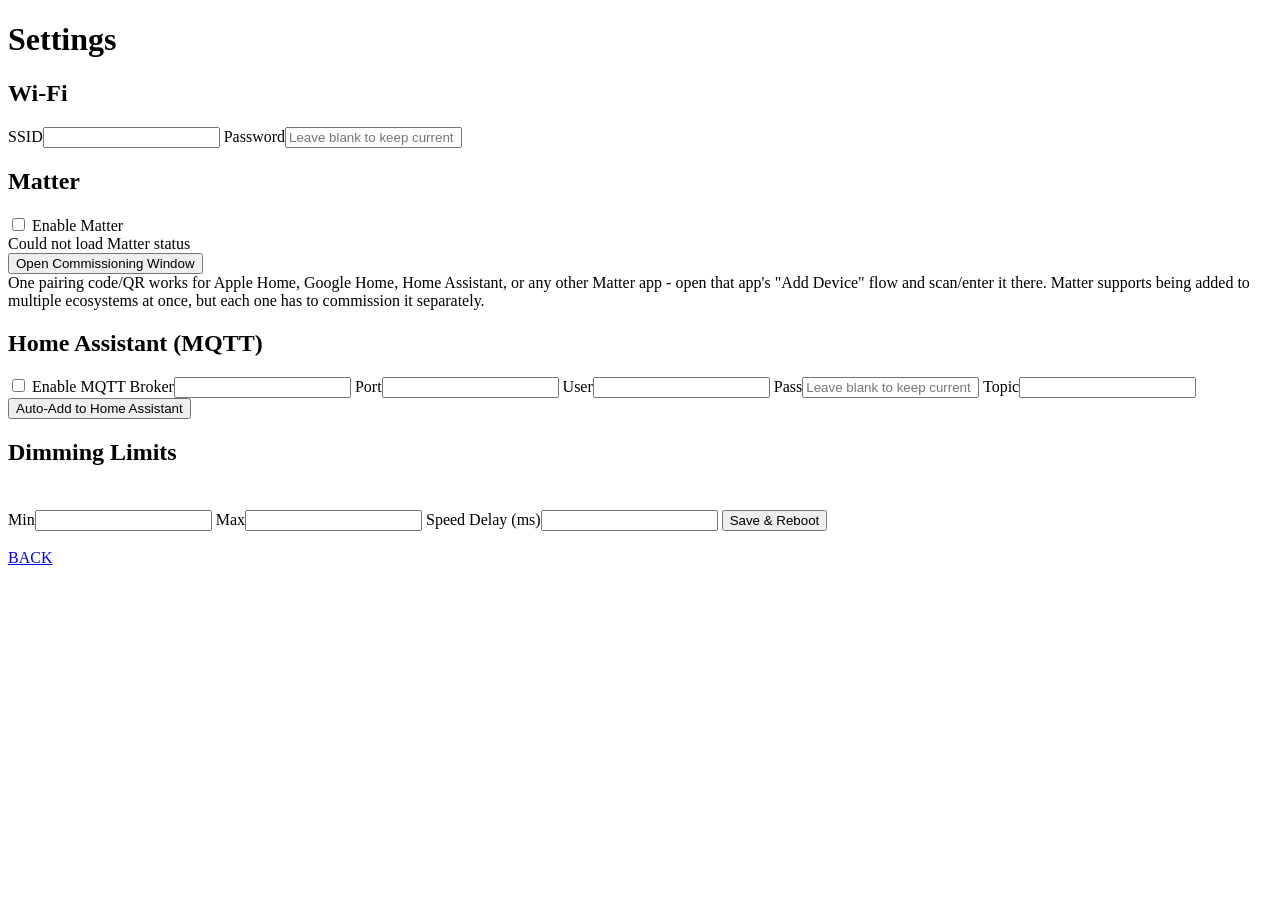
==== data/settings.html @ 6d49656b "first commit" ====
<!DOCTYPE html>
<html>
<head>
    <meta name="viewport" content="width=device-width, initial-scale=1">
    <title>Settings</title>
    <link rel="stylesheet" type="text/css" href="/style.css">
</head>
<body>
    <div class="card">
        <h1>Settings</h1>
        <form action="/save" method="POST">
            <h2>Wi-Fi</h2>
            <label>SSID</label><input type="text" name="ssid" id="ssid">
            <label>Password</label><input type="password" name="password" placeholder="Leave blank to keep current password">

            <h2>Matter</h2>
            <label><input type="checkbox" name="matterEnabled" id="matterEnabled"> Enable Matter</label>
            <div class="status" id="matterStatus">Checking...</div>
            <div class="status" id="matterCode"></div>
            <div class="link-row" id="matterQrLink"></div>
            <button type="button" class="btn btn-sec" onclick="pairMatter()">Open Commissioning Window</button>
            <div class="status">One pairing code/QR works for Apple Home, Google Home, Home Assistant, or any other Matter app - open that app's "Add Device" flow and scan/enter it there. Matter supports being added to multiple ecosystems at once, but each one has to commission it separately.</div>

            <h2>Home Assistant (MQTT)</h2>
            <label><input type="checkbox" name="mqttEnabled" id="mqttEnabled"> Enable MQTT</label>
            <label>Broker</label><input type="text" name="mqttServer" id="mqttServer">
            <label>Port</label><input type="number" name="mqttPort" id="mqttPort">
            <label>User</label><input type="text" name="mqttUser" id="mqttUser">
            <label>Pass</label><input type="password" name="mqttPass" placeholder="Leave blank to keep current password">
            <label>Topic</label><input type="text" name="mqttTopic" id="mqttTopic">
            <button type="button" class="btn btn-sec" onclick="haDiscover()">Auto-Add to Home Assistant</button>

            <h2>Dimming Limits</h2>
            <label>Min</label><input type="number" name="minB" id="minB">
            <label>Max</label><input type="number" name="maxB" id="maxB">
            <label>Speed Delay (ms)</label><input type="number" name="speed" id="speed">

            <input type="submit" class="btn" value="Save & Reboot" style="margin-top: 24px;">
        </form>
        <br>
        <a href="/">BACK</a>
    </div>
    <script>
        fetch('/api/settings').then(r => r.json()).then(data => {
            document.getElementById('ssid').value = data.ssid;
            document.getElementById('matterEnabled').checked = data.matterEnabled;
            document.getElementById('mqttEnabled').checked = data.mqttEnabled;
            document.getElementById('mqttServer').value = data.mqttServer;
            document.getElementById('mqttPort').value = data.mqttPort;
            document.getElementById('mqttUser').value = data.mqttUser;
            document.getElementById('mqttTopic').value = data.mqttTopic;
            document.getElementById('minB').value = data.minB;
            document.getElementById('maxB').value = data.maxB;
            document.getElementById('speed').value = data.speed;
        });

        fetch('/api/matter-info').then(r => r.json()).then(data => {
            const statusEl = document.getElementById('matterStatus');
            const codeEl = document.getElementById('matterCode');
            const qrEl = document.getElementById('matterQrLink');
            if (!data.started) {
                statusEl.textContent = 'Matter not active (enable it above, save & reboot while connected to Wi-Fi)';
                return;
            }
            statusEl.textContent = data.commissioned ? 'Added to at least one smart home app' : 'Not added to any smart home app yet';
            if (data.pairingCode) codeEl.textContent = 'Pairing code: ' + data.pairingCode;
            if (data.qrUrl) qrEl.innerHTML = '<a href="' + data.qrUrl + '" target="_blank">Open QR Code</a>';
        }).catch(() => {
            document.getElementById('matterStatus').textContent = 'Could not load Matter status';
        });

        function haDiscover() {
            fetch('/api/ha-discover').then(r => {
                if (r.ok) {
                    alert('Auto-discovery published to Home Assistant.');
                } else {
                    r.text().then(t => alert('Failed: ' + t));
                }
            });
        }

        function pairMatter() {
            fetch('/api/matter-pair').then(r => r.text()).then(t => alert(t));
        }
    </script>
</body>
</html>
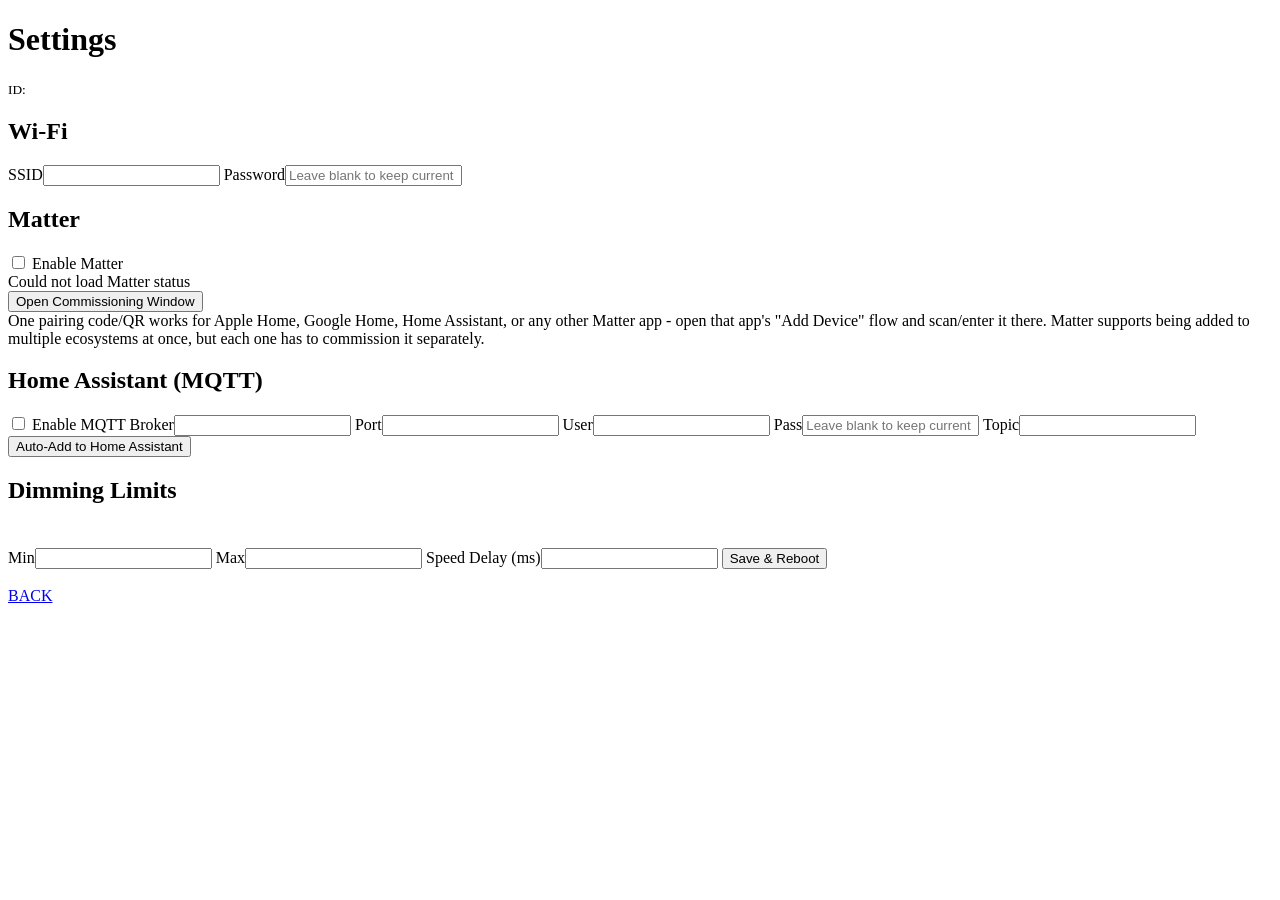
==== commit 190e81b7: "added discovery on lan" ====
--- a/data/settings.html
+++ b/data/settings.html
@@ -2,12 +2,13 @@
 <html>
 <head>
     <meta name="viewport" content="width=device-width, initial-scale=1">
-    <title>Settings</title>
+    <title>Settings - LOHO-Squeeze</title>
     <link rel="stylesheet" type="text/css" href="/style.css">
 </head>
 <body>
     <div class="card">
         <h1>Settings</h1>
+        <p><small>ID: <span id="deviceId"></span></small></p>
         <form action="/save" method="POST">
             <h2>Wi-Fi</h2>
             <label>SSID</label><input type="text" name="ssid" id="ssid">
@@ -41,6 +42,11 @@
         <a href="/">BACK</a>
     </div>
     <script>
+        // Load device ID from the /api/devices endpoint (shows which lamp you're configuring)
+        fetch('/api/devices').then(r => r.json()).then(data => {
+            if (data.myId) document.getElementById('deviceId').textContent = data.myId;
+        }).catch(() => {});
+
         fetch('/api/settings').then(r => r.json()).then(data => {
             document.getElementById('ssid').value = data.ssid;
             document.getElementById('matterEnabled').checked = data.matterEnabled;
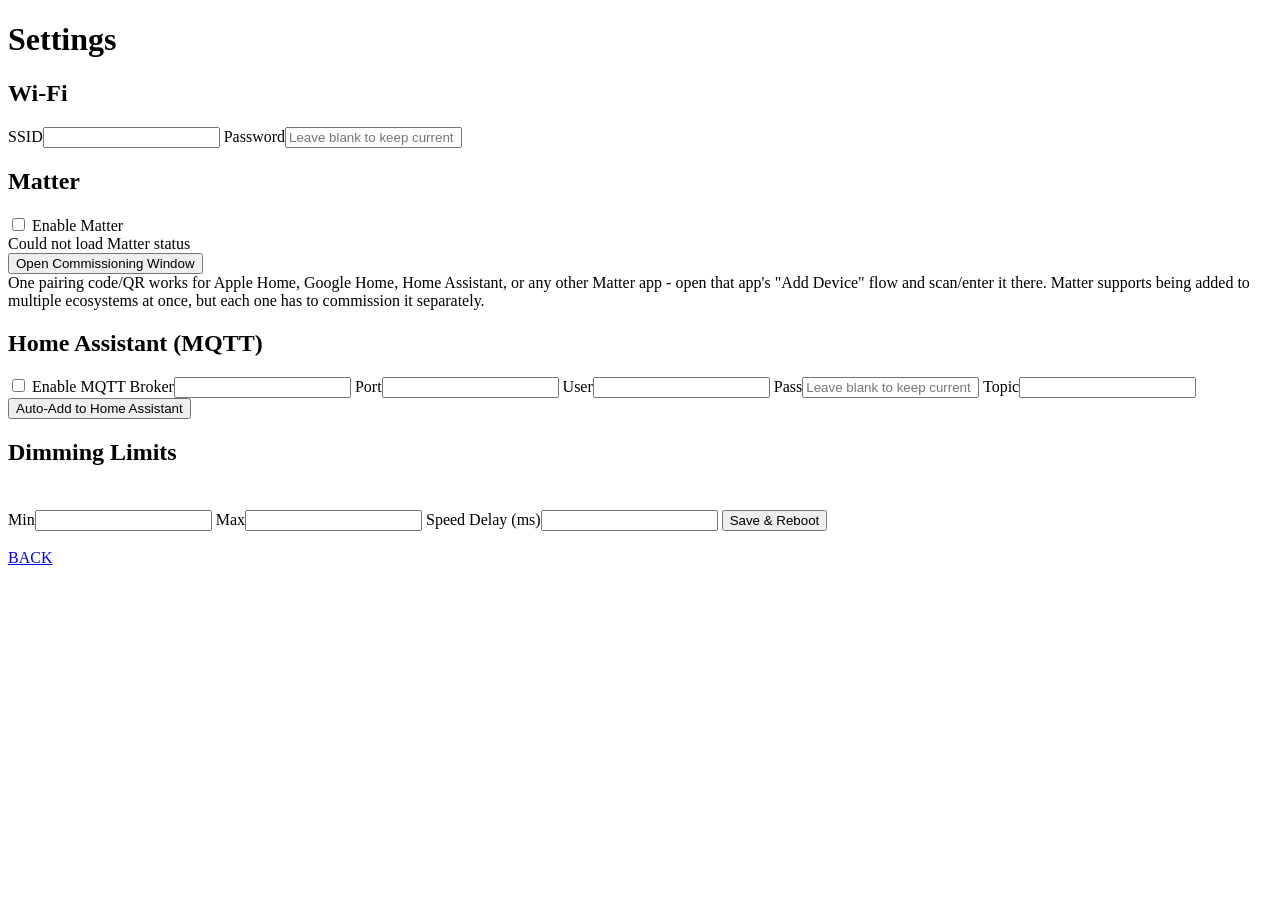
==== commit e356fa63: "upload" ====
--- a/data/settings.html
+++ b/data/settings.html
@@ -2,13 +2,12 @@
 <html>
 <head>
     <meta name="viewport" content="width=device-width, initial-scale=1">
-    <title>Settings - LOHO-Squeeze</title>
+    <title>Settings</title>
     <link rel="stylesheet" type="text/css" href="/style.css">
 </head>
 <body>
     <div class="card">
         <h1>Settings</h1>
-        <p><small>ID: <span id="deviceId"></span></small></p>
         <form action="/save" method="POST">
             <h2>Wi-Fi</h2>
             <label>SSID</label><input type="text" name="ssid" id="ssid">
@@ -42,11 +41,6 @@
         <a href="/">BACK</a>
     </div>
     <script>
-        // Load device ID from the /api/devices endpoint (shows which lamp you're configuring)
-        fetch('/api/devices').then(r => r.json()).then(data => {
-            if (data.myId) document.getElementById('deviceId').textContent = data.myId;
-        }).catch(() => {});
-
         fetch('/api/settings').then(r => r.json()).then(data => {
             document.getElementById('ssid').value = data.ssid;
             document.getElementById('matterEnabled').checked = data.matterEnabled;
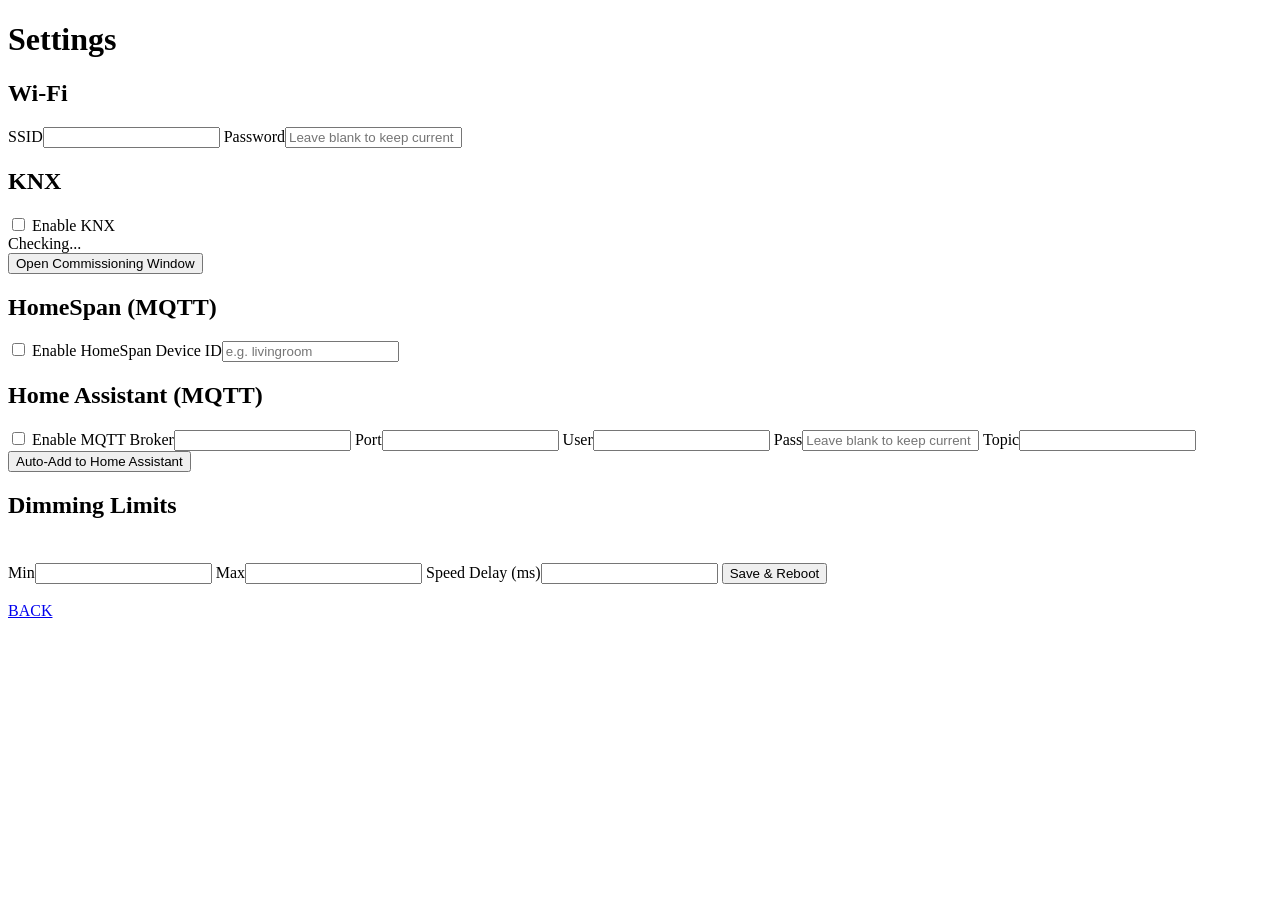
==== commit ba577396: "removed matter added homespan" ====
--- a/data/settings.html
+++ b/data/settings.html
@@ -13,13 +13,14 @@
             <label>SSID</label><input type="text" name="ssid" id="ssid">
             <label>Password</label><input type="password" name="password" placeholder="Leave blank to keep current password">
 
-            <h2>Matter</h2>
-            <label><input type="checkbox" name="matterEnabled" id="matterEnabled"> Enable Matter</label>
-            <div class="status" id="matterStatus">Checking...</div>
-            <div class="status" id="matterCode"></div>
-            <div class="link-row" id="matterQrLink"></div>
-            <button type="button" class="btn btn-sec" onclick="pairMatter()">Open Commissioning Window</button>
-            <div class="status">One pairing code/QR works for Apple Home, Google Home, Home Assistant, or any other Matter app - open that app's "Add Device" flow and scan/enter it there. Matter supports being added to multiple ecosystems at once, but each one has to commission it separately.</div>
+            <h2>KNX</h2>
+            <label><input type="checkbox" name="knxEnabled" id="knxEnabled"> Enable KNX</label>
+            <div class="status" id="knxStatus">Checking...</div>
+            <button type="button" class="btn btn-sec" onclick="pairKnx()">Open Commissioning Window</button>
+
+            <h2>HomeSpan (MQTT)</h2>
+            <label><input type="checkbox" name="homespanEnabled" id="homespanEnabled"> Enable HomeSpan</label>
+            <label>Device ID</label><input type="text" name="homespanDeviceId" id="homespanDeviceId" placeholder="e.g. livingroom">
 
             <h2>Home Assistant (MQTT)</h2>
             <label><input type="checkbox" name="mqttEnabled" id="mqttEnabled"> Enable MQTT</label>
@@ -43,8 +44,14 @@
     <script>
         fetch('/api/settings').then(r => r.json()).then(data => {
             document.getElementById('ssid').value = data.ssid;
-            document.getElementById('matterEnabled').checked = data.matterEnabled;
             document.getElementById('mqttEnabled').checked = data.mqttEnabled;
+            if (data.knxEnabled) {
+                document.getElementById('knxEnabled').checked = true;
+            }
+            document.getElementById('homespanEnabled').checked = data.homespanEnabled;
+            if (data.homespanDeviceId) {
+                document.getElementById('homespanDeviceId').value = data.homespanDeviceId;
+            }
             document.getElementById('mqttServer').value = data.mqttServer;
             document.getElementById('mqttPort').value = data.mqttPort;
             document.getElementById('mqttUser').value = data.mqttUser;
@@ -54,19 +61,8 @@
             document.getElementById('speed').value = data.speed;
         });
 
-        fetch('/api/matter-info').then(r => r.json()).then(data => {
-            const statusEl = document.getElementById('matterStatus');
-            const codeEl = document.getElementById('matterCode');
-            const qrEl = document.getElementById('matterQrLink');
-            if (!data.started) {
-                statusEl.textContent = 'Matter not active (enable it above, save & reboot while connected to Wi-Fi)';
-                return;
-            }
-            statusEl.textContent = data.commissioned ? 'Added to at least one smart home app' : 'Not added to any smart home app yet';
-            if (data.pairingCode) codeEl.textContent = 'Pairing code: ' + data.pairingCode;
-            if (data.qrUrl) qrEl.innerHTML = '<a href="' + data.qrUrl + '" target="_blank">Open QR Code</a>';
-        }).catch(() => {
-            document.getElementById('matterStatus').textContent = 'Could not load Matter status';
+        fetch('/api/state').then(r => r.json()).then(data => {
+            alert('Light: ' + (data.ledOn ? 'ON' : 'OFF'));
         });
 
         function haDiscover() {
@@ -79,9 +75,6 @@
             });
         }
 
-        function pairMatter() {
-            fetch('/api/matter-pair').then(r => r.text()).then(t => alert(t));
-        }
     </script>
 </body>
 </html>
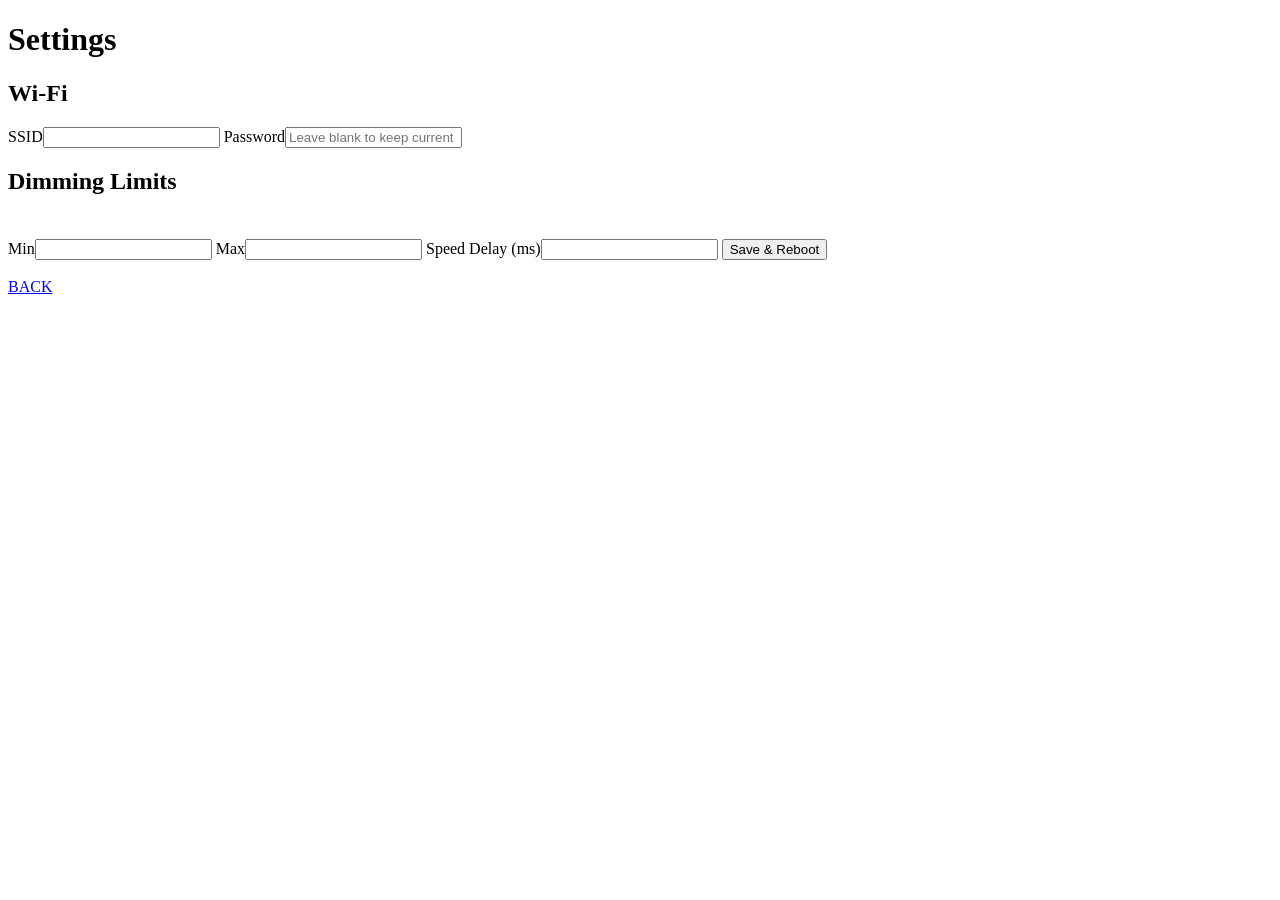
==== commit 364cac8e: "only basic functionality" ====
--- a/data/settings.html
+++ b/data/settings.html
@@ -13,24 +13,6 @@
             <label>SSID</label><input type="text" name="ssid" id="ssid">
             <label>Password</label><input type="password" name="password" placeholder="Leave blank to keep current password">
 
-            <h2>KNX</h2>
-            <label><input type="checkbox" name="knxEnabled" id="knxEnabled"> Enable KNX</label>
-            <div class="status" id="knxStatus">Checking...</div>
-            <button type="button" class="btn btn-sec" onclick="pairKnx()">Open Commissioning Window</button>
-
-            <h2>HomeSpan (MQTT)</h2>
-            <label><input type="checkbox" name="homespanEnabled" id="homespanEnabled"> Enable HomeSpan</label>
-            <label>Device ID</label><input type="text" name="homespanDeviceId" id="homespanDeviceId" placeholder="e.g. livingroom">
-
-            <h2>Home Assistant (MQTT)</h2>
-            <label><input type="checkbox" name="mqttEnabled" id="mqttEnabled"> Enable MQTT</label>
-            <label>Broker</label><input type="text" name="mqttServer" id="mqttServer">
-            <label>Port</label><input type="number" name="mqttPort" id="mqttPort">
-            <label>User</label><input type="text" name="mqttUser" id="mqttUser">
-            <label>Pass</label><input type="password" name="mqttPass" placeholder="Leave blank to keep current password">
-            <label>Topic</label><input type="text" name="mqttTopic" id="mqttTopic">
-            <button type="button" class="btn btn-sec" onclick="haDiscover()">Auto-Add to Home Assistant</button>
-
             <h2>Dimming Limits</h2>
             <label>Min</label><input type="number" name="minB" id="minB">
             <label>Max</label><input type="number" name="maxB" id="maxB">
@@ -44,37 +26,10 @@
     <script>
         fetch('/api/settings').then(r => r.json()).then(data => {
             document.getElementById('ssid').value = data.ssid;
-            document.getElementById('mqttEnabled').checked = data.mqttEnabled;
-            if (data.knxEnabled) {
-                document.getElementById('knxEnabled').checked = true;
-            }
-            document.getElementById('homespanEnabled').checked = data.homespanEnabled;
-            if (data.homespanDeviceId) {
-                document.getElementById('homespanDeviceId').value = data.homespanDeviceId;
-            }
-            document.getElementById('mqttServer').value = data.mqttServer;
-            document.getElementById('mqttPort').value = data.mqttPort;
-            document.getElementById('mqttUser').value = data.mqttUser;
-            document.getElementById('mqttTopic').value = data.mqttTopic;
             document.getElementById('minB').value = data.minB;
             document.getElementById('maxB').value = data.maxB;
             document.getElementById('speed').value = data.speed;
         });
-
-        fetch('/api/state').then(r => r.json()).then(data => {
-            alert('Light: ' + (data.ledOn ? 'ON' : 'OFF'));
-        });
-
-        function haDiscover() {
-            fetch('/api/ha-discover').then(r => {
-                if (r.ok) {
-                    alert('Auto-discovery published to Home Assistant.');
-                } else {
-                    r.text().then(t => alert('Failed: ' + t));
-                }
-            });
-        }
-
     </script>
 </body>
 </html>
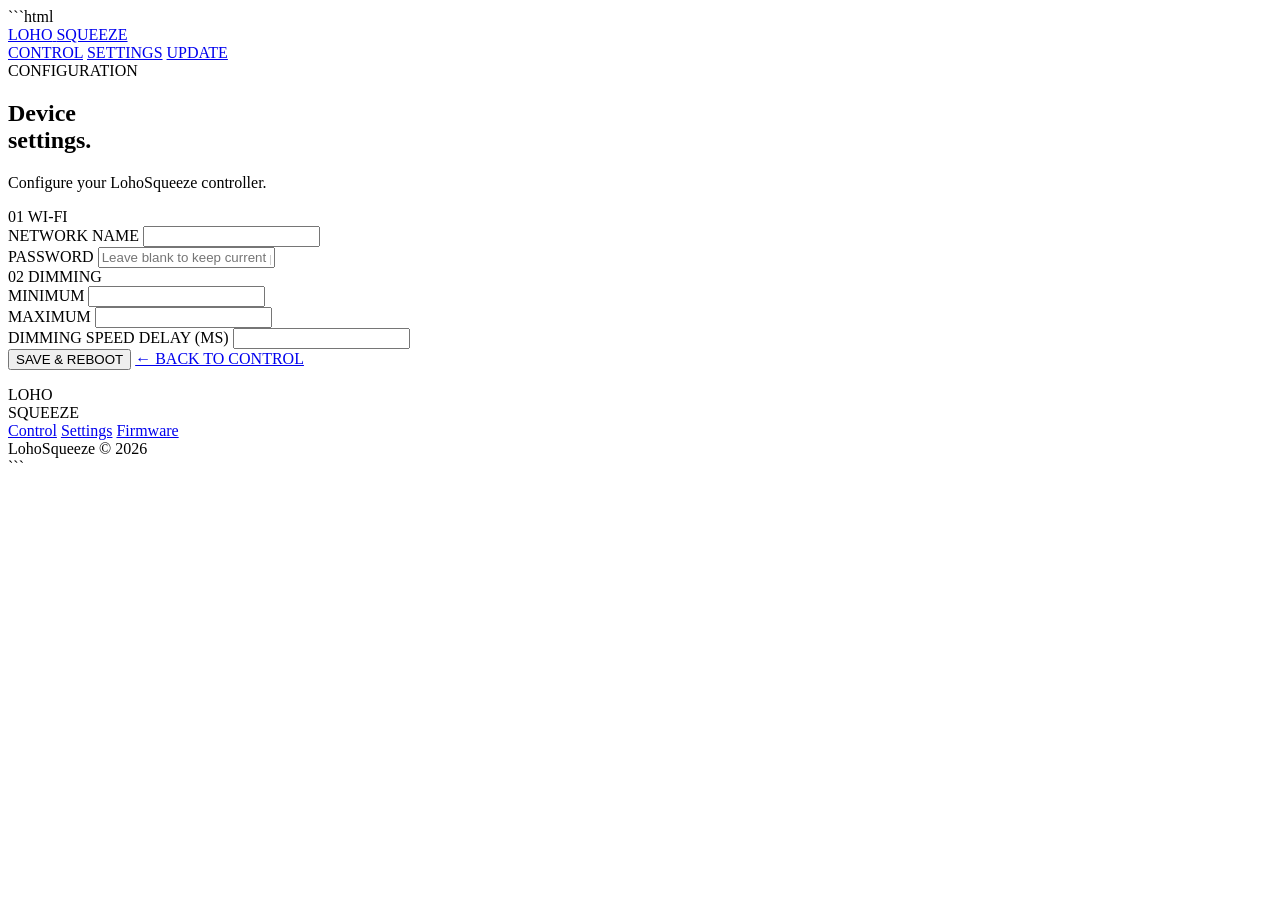
==== commit 87088d19: "ui changes" ====
--- a/data/settings.html
+++ b/data/settings.html
@@ -1,35 +1,220 @@
+```html
 <!DOCTYPE html>
-<html>
+<html lang="en">
+
 <head>
+    <meta charset="UTF-8">
     <meta name="viewport" content="width=device-width, initial-scale=1">
-    <title>Settings</title>
+
+    <title>LohoSqueeze — Settings</title>
+
+    <link rel="icon" type="image/svg+xml" href="/favicon.svg">
     <link rel="stylesheet" type="text/css" href="/style.css">
 </head>
+
+
 <body>
-    <div class="card">
-        <h1>Settings</h1>
-        <form action="/save" method="POST">
-            <h2>Wi-Fi</h2>
-            <label>SSID</label><input type="text" name="ssid" id="ssid">
-            <label>Password</label><input type="password" name="password" placeholder="Leave blank to keep current password">
-
-            <h2>Dimming Limits</h2>
-            <label>Min</label><input type="number" name="minB" id="minB">
-            <label>Max</label><input type="number" name="maxB" id="maxB">
-            <label>Speed Delay (ms)</label><input type="number" name="speed" id="speed">
-
-            <input type="submit" class="btn" value="Save & Reboot" style="margin-top: 24px;">
-        </form>
-        <br>
-        <a href="/">BACK</a>
+
+<header class="site-header">
+
+    <a href="/" class="brand">
+        <span class="brand-mark">LOHO</span>
+        <span class="brand-sub">SQUEEZE</span>
+    </a>
+
+    <nav class="header-nav">
+        <a href="/">CONTROL</a>
+        <a href="/settings" class="active">SETTINGS</a>
+        <a href="/update">UPDATE</a>
+    </nav>
+
+</header>
+
+
+<main class="page">
+
+    <section class="hero hero-small">
+
+        <div class="eyebrow">CONFIGURATION</div>
+
+        <h1>
+            Device<br>
+            settings.
+        </h1>
+
+        <p class="intro">
+            Configure your LohoSqueeze controller.
+        </p>
+
+    </section>
+
+
+    <form action="/save" method="POST">
+
+
+        <section class="settings-section">
+
+            <div class="section-label">
+                <span>01</span>
+                WI-FI
+            </div>
+
+
+            <div class="form-group">
+
+                <label for="ssid">
+                    NETWORK NAME
+                </label>
+
+                <input
+                    type="text"
+                    name="ssid"
+                    id="ssid"
+                    autocomplete="off"
+                >
+
+            </div>
+
+
+            <div class="form-group">
+
+                <label for="password">
+                    PASSWORD
+                </label>
+
+                <input
+                    type="password"
+                    name="password"
+                    id="password"
+                    placeholder="Leave blank to keep current password"
+                >
+
+            </div>
+
+        </section>
+
+
+
+        <section class="settings-section">
+
+            <div class="section-label">
+                <span>02</span>
+                DIMMING
+            </div>
+
+
+            <div class="form-row">
+
+                <div class="form-group">
+
+                    <label for="minB">
+                        MINIMUM
+                    </label>
+
+                    <input
+                        type="number"
+                        name="minB"
+                        id="minB"
+                    >
+
+                </div>
+
+
+                <div class="form-group">
+
+                    <label for="maxB">
+                        MAXIMUM
+                    </label>
+
+                    <input
+                        type="number"
+                        name="maxB"
+                        id="maxB"
+                    >
+
+                </div>
+
+            </div>
+
+
+            <div class="form-group">
+
+                <label for="speed">
+                    DIMMING SPEED DELAY (MS)
+                </label>
+
+                <input
+                    type="number"
+                    name="speed"
+                    id="speed"
+                >
+
+            </div>
+
+        </section>
+
+
+
+        <section class="form-actions">
+
+            <input
+                type="submit"
+                class="btn btn-primary"
+                value="SAVE & REBOOT"
+            >
+
+            <a href="/" class="back-link">
+                ← BACK TO CONTROL
+            </a>
+
+        </section>
+
+
+    </form>
+
+</main>
+
+
+<footer class="site-footer">
+
+    <div class="footer-top">
+
+        <div class="footer-brand">
+            <div class="brand-mark">LOHO</div>
+            <div class="brand-sub">SQUEEZE</div>
+        </div>
+
+        <div class="footer-links">
+            <a href="/">Control</a>
+            <a href="/settings">Settings</a>
+            <a href="/update">Firmware</a>
+        </div>
+
     </div>
-    <script>
-        fetch('/api/settings').then(r => r.json()).then(data => {
-            document.getElementById('ssid').value = data.ssid;
-            document.getElementById('minB').value = data.minB;
-            document.getElementById('maxB').value = data.maxB;
-            document.getElementById('speed').value = data.speed;
-        });
-    </script>
+
+    <div class="footer-bottom">
+        <span>LohoSqueeze</span>
+        <span>© 2026</span>
+    </div>
+
+</footer>
+
+
+<script>
+
+fetch('/api/settings')
+    .then(r => r.json())
+    .then(data => {
+
+        document.getElementById('ssid').value = data.ssid;
+        document.getElementById('minB').value = data.minB;
+        document.getElementById('maxB').value = data.maxB;
+        document.getElementById('speed').value = data.speed;
+
+    });
+
+</script>
+
 </body>
 </html>
+```
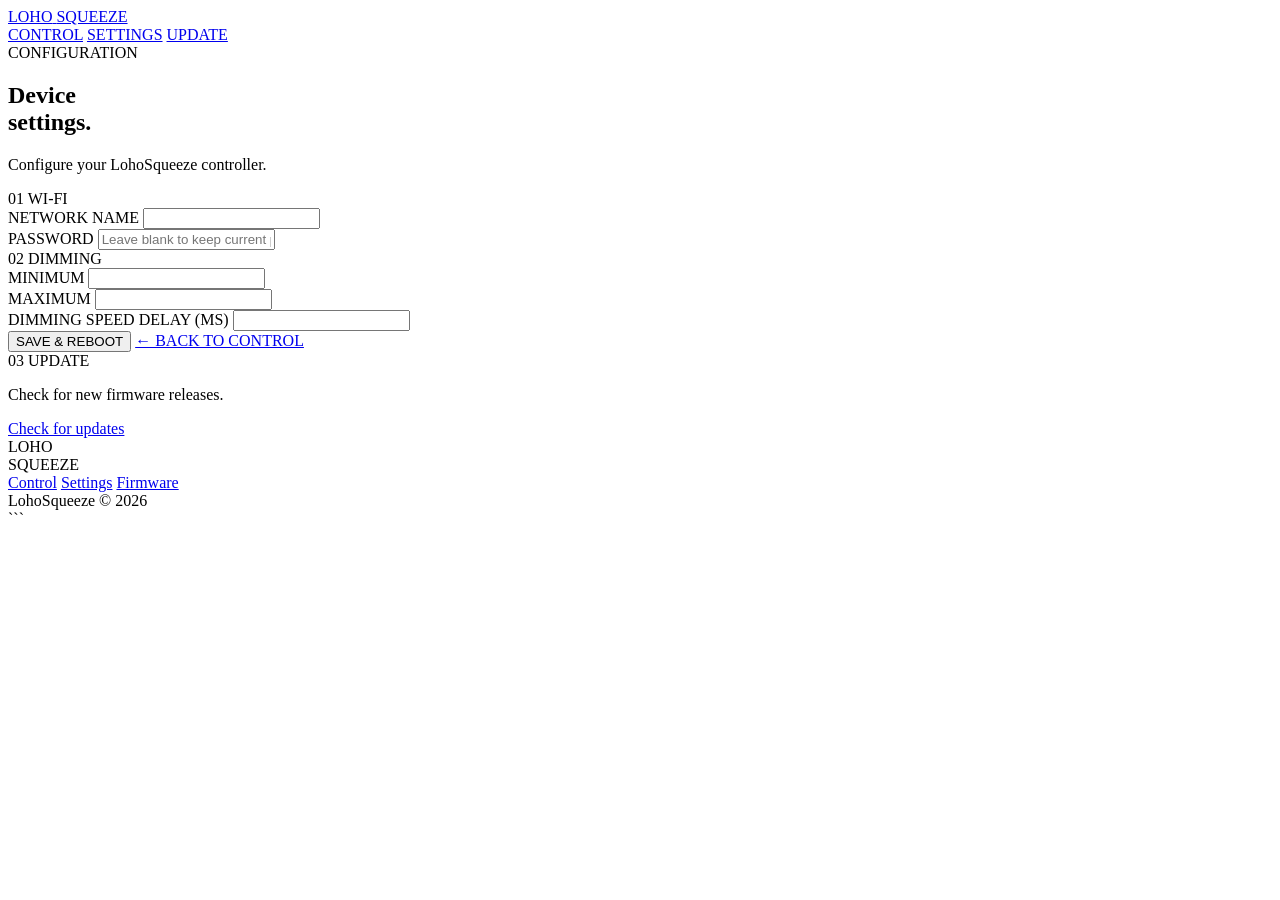
==== commit 77075175: "ui changes" ====
--- a/data/settings.html
+++ b/data/settings.html
@@ -1,4 +1,3 @@
-```html
 <!DOCTYPE html>
 <html lang="en">
 
@@ -170,6 +169,22 @@
         </section>
 
 
+        <section class="update-section">
+
+            <div class="section-label">
+                <span>03</span>
+                UPDATE
+            </div>
+
+            <p class="update-status">Check for new firmware releases.</p>
+
+            <a href="/update" class="btn btn-primary update-btn">
+                Check for updates
+            </a>
+
+        </section>
+
+
     </form>
 
 </main>
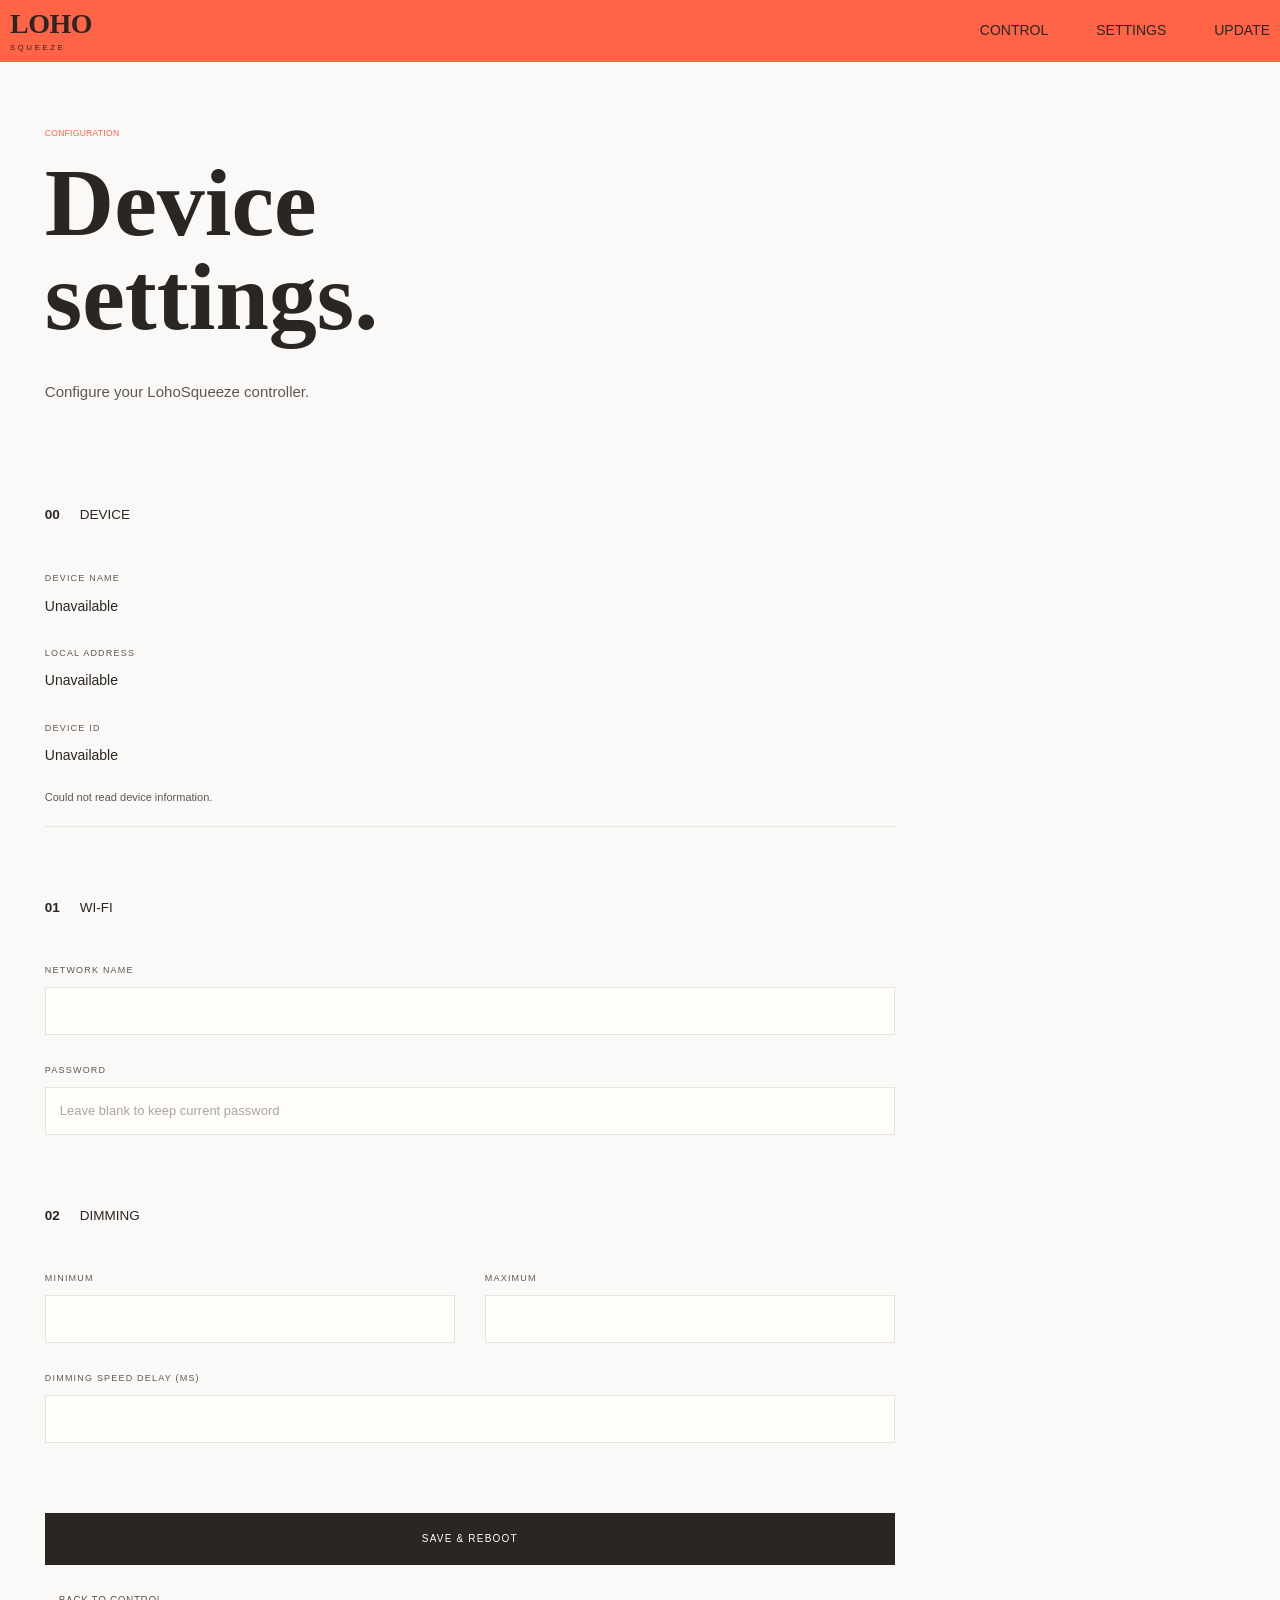
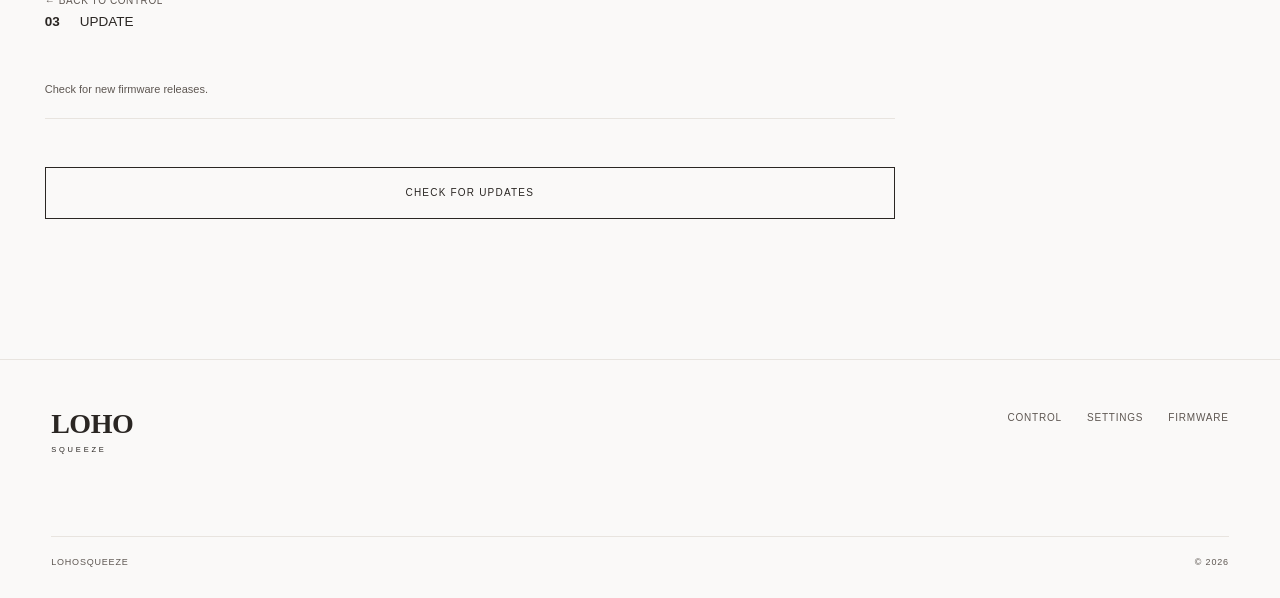
==== commit 494323a3: "Add device list and current device indicator to web interface - Introduced styles for device list an" ====
--- a/data/settings.html
+++ b/data/settings.html
@@ -7,8 +7,8 @@
 
     <title>LohoSqueeze — Settings</title>
 
-    <link rel="icon" type="image/svg+xml" href="/favicon.svg">
-    <link rel="stylesheet" type="text/css" href="/style.css">
+    <link rel="icon" type="image/svg+xml" href="./favicon.svg">
+    <link rel="stylesheet" type="text/css" href="./style.css">
 </head>
 
 
@@ -47,6 +47,67 @@
 
     </section>
 
+
+    <!-- ================================================================
+         DEVICE / PAIRING
+         ================================================================ -->
+
+    <section class="settings-section">
+
+        <div class="section-label">
+            <span>00</span>
+            DEVICE
+        </div>
+
+        <div class="form-group">
+
+            <label>
+                DEVICE NAME
+            </label>
+
+            <div id="device-hostname" class="device-value">
+                Detecting device...
+            </div>
+
+        </div>
+
+
+        <div class="form-group">
+
+            <label>
+                LOCAL ADDRESS
+            </label>
+
+            <div id="device-address" class="device-value">
+                Detecting...
+            </div>
+
+        </div>
+
+
+        <div class="form-group">
+
+            <label>
+                DEVICE ID
+            </label>
+
+            <div id="device-mac" class="device-value">
+                Detecting...
+            </div>
+
+        </div>
+
+
+        <div id="pairing-status" class="update-status">
+            Pairing device...
+        </div>
+
+    </section>
+
+
+    <!-- ================================================================
+         SETTINGS FORM
+         ================================================================ -->
 
     <form action="/save" method="POST">
 
@@ -93,7 +154,6 @@
         </section>
 
 
-
         <section class="settings-section">
 
             <div class="section-label">
@@ -153,7 +213,6 @@
         </section>
 
 
-
         <section class="form-actions">
 
             <input
@@ -176,9 +235,14 @@
                 UPDATE
             </div>
 
-            <p class="update-status">Check for new firmware releases.</p>
-
-            <a href="/update" class="btn btn-primary update-btn">
+            <p class="update-status">
+                Check for new firmware releases.
+            </p>
+
+            <a
+                href="/update"
+                class="btn btn-primary update-btn"
+            >
                 Check for updates
             </a>
 
@@ -207,6 +271,7 @@
 
     </div>
 
+
     <div class="footer-bottom">
         <span>LohoSqueeze</span>
         <span>© 2026</span>
@@ -217,19 +282,259 @@
 
 <script>
 
-fetch('/api/settings')
-    .then(r => r.json())
-    .then(data => {
-
-        document.getElementById('ssid').value = data.ssid;
-        document.getElementById('minB').value = data.minB;
-        document.getElementById('maxB').value = data.maxB;
-        document.getElementById('speed').value = data.speed;
-
-    });
+/* ================================================================
+   Known devices
+   ================================================================ */
+
+const KNOWN_DEVICES_KEY = "lohoSqueezeKnownDevices";
+
+
+function getKnownDevices() {
+
+    try {
+
+        const devices =
+            JSON.parse(
+                localStorage.getItem(KNOWN_DEVICES_KEY) || "[]"
+            );
+
+        return Array.isArray(devices)
+            ? devices
+            : [];
+
+    } catch (error) {
+
+        console.error(
+            "Could not read known devices:",
+            error
+        );
+
+        return [];
+    }
+}
+
+
+function saveKnownDevice(device) {
+
+    const devices =
+        getKnownDevices();
+
+    // Use MAC as the permanent device identifier.
+    const existingIndex =
+        devices.findIndex(
+            item => item.mac === device.mac
+        );
+
+
+    if (existingIndex >= 0) {
+
+        devices[existingIndex] = {
+            ...devices[existingIndex],
+            ...device
+        };
+
+    } else {
+
+        devices.push(device);
+    }
+
+
+    localStorage.setItem(
+        KNOWN_DEVICES_KEY,
+        JSON.stringify(devices)
+    );
+
+
+    console.log(
+        "[PAIRING] Known devices:",
+        devices
+    );
+}
+
+
+/* ================================================================
+   Device discovery / pairing
+   ================================================================ */
+
+async function discoverDevice() {
+
+    const hostnameElement =
+        document.getElementById("device-hostname");
+
+    const addressElement =
+        document.getElementById("device-address");
+
+    const macElement =
+        document.getElementById("device-mac");
+
+    const statusElement =
+        document.getElementById("pairing-status");
+
+
+    try {
+
+        const response =
+            await fetch(
+                "/api/info",
+                {
+                    cache: "no-store"
+                }
+            );
+
+
+        if (!response.ok) {
+            throw new Error(
+                `HTTP ${response.status}`
+            );
+        }
+
+
+        const device =
+            await response.json();
+
+
+        console.log(
+            "[PAIRING] Device info:",
+            device
+        );
+
+
+        hostnameElement.textContent =
+            device.hostname + ".local";
+
+
+        addressElement.textContent =
+            device.address;
+
+
+        macElement.textContent =
+            device.mac;
+
+
+        // ------------------------------------------------------------
+        // Register device in localStorage.
+        // ------------------------------------------------------------
+
+        saveKnownDevice({
+
+            id: device.mac,
+
+            mac: device.mac,
+
+            hostname: device.hostname,
+
+            address: device.address,
+
+            label: device.label || "LohoSqueeze",
+
+            addedAt:
+                new Date().toISOString(),
+
+            lastSeen:
+                new Date().toISOString()
+        });
+
+
+        statusElement.textContent =
+            "Device paired successfully.";
+
+
+    } catch (error) {
+
+        console.error(
+            "[PAIRING] Device discovery failed:",
+            error
+        );
+
+
+        hostnameElement.textContent =
+            "Unavailable";
+
+
+        addressElement.textContent =
+            "Unavailable";
+
+
+        macElement.textContent =
+            "Unavailable";
+
+
+        statusElement.textContent =
+            "Could not read device information.";
+    }
+}
+
+
+/* ================================================================
+   Load Wi-Fi / dimming settings
+   ================================================================ */
+
+async function loadSettings() {
+
+    try {
+
+        const response =
+            await fetch(
+                "/api/settings",
+                {
+                    cache: "no-store"
+                }
+            );
+
+
+        if (!response.ok) {
+            throw new Error(
+                `HTTP ${response.status}`
+            );
+        }
+
+
+        const data =
+            await response.json();
+
+
+        document.getElementById("ssid").value =
+            data.ssid || "";
+
+
+        document.getElementById("minB").value =
+            data.minB;
+
+
+        document.getElementById("maxB").value =
+            data.maxB;
+
+
+        document.getElementById("speed").value =
+            data.speed;
+
+
+    } catch (error) {
+
+        console.error(
+            "Could not load settings:",
+            error
+        );
+    }
+}
+
+
+/* ================================================================
+   Startup
+   ================================================================ */
+
+document.addEventListener(
+    "DOMContentLoaded",
+    () => {
+
+        discoverDevice();
+
+        loadSettings();
+
+    }
+);
 
 </script>
 
 </body>
-</html>
-```
+</html>
--- a/data/style.css
+++ b/data/style.css
@@ -0,0 +1,1443 @@
+
+@import url('https://fonts.googleapis.com/css2?family=DM+Sans:wght@400;500&family=Manrope:wght@400;500;600&family=Cormorant+Garamond:ital,wght@0,400;0,600;1,400&display=swap');
+
+
+:root {
+
+    --background: #faf9f8;
+    --surface: #fffefb;
+
+    --text: #2a2623;
+    --muted: #5e5752;
+
+    --line: #e8e4df;
+
+    --orange: #ff6446;
+    --orange-dark: #d04e2b;
+
+    --white: #ffffff;
+
+    --max-width: 1320px;
+
+}
+
+
+/* =========================================================
+   RESET
+   ========================================================= */
+
+* {
+    box-sizing: border-box;
+}
+
+html {
+    margin: 0;
+    padding: 0;
+    background: var(--background);
+}
+
+body {
+
+    margin: 0;
+
+    background: var(--background);
+    color: var(--text);
+
+    font-family:
+        "DM Sans",
+        Arial,
+        Helvetica,
+        sans-serif;
+
+    font-size: 14px;
+    font-weight: 400;
+
+    line-height: 1.65;
+
+    -webkit-font-smoothing: antialiased;
+}
+
+
+/* =========================================================
+   LINKS
+   ========================================================= */
+
+a {
+
+    color: inherit;
+
+    text-decoration: none;
+
+}
+
+a:hover {
+    color: #000000;
+}
+
+
+/* =========================================================
+   HEADER
+   ========================================================= */
+
+.site-header {
+
+    width: 100%;
+
+    padding:
+        10px;
+    display: flex;
+
+    justify-content: space-between;
+    align-items: center;
+
+
+    background-color: #ff6446;
+
+}
+    /* =========================================================
+       DEVICE LIST
+       ========================================================= */
+
+    #deviceSection {
+        display: none;
+        margin-bottom: 24px;
+    }
+
+    #deviceSection.visible {
+        display: block;
+    }
+
+    .device-header {
+        display: flex;
+        justify-content: space-between;
+        align-items: center;
+        margin-bottom: 10px;
+    }
+
+    .device-title {
+        font-size: 12px;
+        font-weight: 700;
+        letter-spacing: 0.12em;
+        text-transform: uppercase;
+        opacity: 0.65;
+    }
+
+    .device-refresh {
+        border: 0;
+        background: transparent;
+        cursor: pointer;
+        font-size: 12px;
+        opacity: 0.6;
+        padding: 4px 8px;
+    }
+
+    .device-refresh:hover {
+        opacity: 1;
+    }
+
+    #deviceList {
+        display: flex;
+        flex-direction: column;
+        gap: 8px;
+    }
+
+    .device-item {
+        display: flex;
+        align-items: center;
+        justify-content: space-between;
+        gap: 12px;
+
+        width: 100%;
+        padding: 12px 14px;
+
+        border: 1px solid rgba(0, 0, 0, 0.12);
+        border-radius: 10px;
+
+        background: transparent;
+        cursor: pointer;
+
+        text-align: left;
+
+        transition:
+            background 0.15s ease,
+            border-color 0.15s ease,
+            opacity 0.15s ease;
+    }
+
+    .device-item:hover {
+        background: rgba(0, 0, 0, 0.04);
+    }
+
+    .device-item.selected {
+        border-color: currentColor;
+    }
+
+    .device-item.offline {
+        opacity: 0.45;
+    }
+
+    .device-info {
+        min-width: 0;
+        display: flex;
+        flex-direction: column;
+        gap: 3px;
+    }
+
+    .device-name {
+        font-size: 14px;
+        font-weight: 600;
+        white-space: nowrap;
+        overflow: hidden;
+        text-overflow: ellipsis;
+    }
+
+    .device-address {
+        font-size: 11px;
+        opacity: 0.55;
+        white-space: nowrap;
+        overflow: hidden;
+        text-overflow: ellipsis;
+    }
+
+    .device-status {
+        flex-shrink: 0;
+
+        display: flex;
+        align-items: center;
+        gap: 6px;
+
+        font-size: 10px;
+        font-weight: 700;
+        text-transform: uppercase;
+        letter-spacing: 0.08em;
+    }
+
+    .device-status-dot {
+        width: 7px;
+        height: 7px;
+        border-radius: 50%;
+        background: currentColor;
+    }
+
+    .device-item.offline .device-status-dot {
+        opacity: 0.5;
+    }
+
+    .no-devices {
+        font-size: 12px;
+        opacity: 0.5;
+        padding: 12px 0;
+    }
+
+    /* =========================================================
+       AP MODE
+       ========================================================= */
+
+    body.ap-mode #deviceSection {
+        display: none !important;
+    }
+
+    /* =========================================================
+       CURRENT DEVICE INDICATOR
+       ========================================================= */
+
+    #currentDeviceInfo {
+        display: none;
+        margin-bottom: 18px;
+        font-size: 11px;
+        opacity: 0.5;
+    }
+
+    #currentDeviceInfo.visible {
+        display: block;
+    }
+
+/* =========================================================
+   LOGO
+   ========================================================= */
+
+.logo {
+
+    max-height: 25px;
+
+    padding-left:
+        clamp(12px,
+            4vw,
+            28px);
+
+    padding-right:
+        clamp(12px,
+           7vw,
+            40px);
+
+    display: inline-block;
+
+}
+
+
+/* =========================================================
+   BRAND
+   ========================================================= */
+
+.brand {
+
+    display: inline-flex;
+
+    flex-direction: column;
+
+    line-height: 1;
+
+    color: var(--text);
+
+}
+
+.brand-mark {
+
+    font-family:
+        "Cormorant Garamond",
+        serif;
+
+    font-size: 28px;
+
+    line-height: 1;
+
+    font-weight: 600;
+
+    letter-spacing: -0.5px;
+
+}
+
+.brand-sub {
+
+    margin-top: 6px;
+
+    font-size: 7.5px;
+
+    font-weight: 500;
+
+    letter-spacing: 2.8px;
+
+    text-transform: uppercase;
+
+}
+
+
+/* =========================================================
+   HEADER NAV
+   ========================================================= */
+
+.header-nav {
+
+    display: flex;
+    
+    gap: 48px;
+
+
+}
+
+.nav-link {
+
+    position: relative;
+
+    font-family:
+        "Manrope",
+        sans-serif;
+
+    font-size: 15px;
+
+    font-weight: 700;
+
+    letter-spacing: .8px;
+
+    text-transform: uppercase;
+
+}
+
+.nav-link::after {
+
+    content: "";
+
+    position: absolute;
+
+    left: 0;
+    bottom: -9px;
+
+    width: 0;
+    height: 1.5px;
+
+    background: #ff6446;
+
+    transition: width .3s ease-out;
+
+}
+
+@keyframes slideUnderline {
+
+    from { width: 0; }
+
+    to { width: 100%; }
+
+}
+
+.nav-link:hover::after,
+.nav-link.active::after {
+
+    animation: slideUnderline 0.25s linear forwards;
+
+}
+
+
+/* =========================================================
+   RESPONSIVE HEADER (mobile)
+   ========================================================= */
+
+@media (max-width: 768px) {
+
+    .site-header {
+
+        padding: 8px;
+
+    }
+
+    .logo {
+
+        max-height: 20px;
+
+        padding-left: clamp(8px, 3vw, 18px);
+
+        padding-right: clamp(8px, 4vw, 24px);
+
+    }
+
+    .brand-mark {
+
+        font-size: 22px;
+
+    }
+
+    .brand-sub {
+
+        font-size: 6px;
+
+    }
+
+    .header-nav {
+
+        gap: 16px;
+
+    }
+
+    .nav-link {
+
+        font-size: 13px;
+
+        letter-spacing: .5px;
+
+    }
+
+}
+
+
+/* =========================================================
+   MAIN
+   ========================================================= */
+
+.page {
+
+    width: 100%;
+
+    max-width: var(--max-width);
+
+    margin: 0 auto;
+
+    padding:
+        0
+        clamp(24px, 3.5vw, 64px)
+        140px;
+
+}
+
+
+/* =========================================================
+   HERO
+   ========================================================= */
+
+.hero {
+
+    padding-top:
+        clamp(10px, 5vw, 100px);
+
+    padding-bottom:
+        clamp(10px, 5vw, 70px);
+
+    max-width: 900px;
+
+}
+
+.hero-small {
+
+    padding-bottom:
+        clamp(60px, 8vw, 100px);
+
+}
+
+
+.eyebrow {
+
+    margin-bottom: 16px;
+
+    color: #ff6446;
+
+    font-family:
+        "Manrope",
+        sans-serif;
+
+    font-size: 8.5px;
+
+    letter-spacing: .3px;
+
+}
+
+
+h1 {
+
+    margin: 0;
+
+    font-family:
+        "Cormorant Garamond",
+        serif;
+
+    font-size:
+        clamp(52px, 7.5vw, 110px);
+
+    line-height: .98;
+
+}
+
+
+.intro {
+
+    max-width: 480px;
+
+    margin:
+        36px 0 0;
+
+    color: var(--muted);
+
+    font-size: 15px;
+
+}
+
+
+/* =========================================================
+   SECTION LABEL
+   ========================================================= */
+
+.section-label {
+
+    display: flex;
+
+    align-items: center;
+
+    gap: 20px;
+
+    padding-bottom: 16px;
+
+    border-bottom: none;
+
+    color: var(--text);
+
+    font-family:
+        "Manrope",
+        sans-serif;
+
+    font-size: 13.5px;
+
+}
+
+.section-label span {
+
+    font-weight: 600;
+
+}
+
+
+/* =========================================================
+   CONTROL
+   ========================================================= */
+
+.control-section {
+
+    max-width: 850px;
+
+}
+
+
+.control-card {
+
+    margin-top: 0;
+
+    padding: 48px;
+
+    background: var(--surface);
+
+    border-radius: 20px;
+
+}
+
+
+.control-top {
+
+    display: flex;
+
+    justify-content: space-between;
+
+    align-items: flex-start;
+
+}
+
+
+.control-title {
+
+    font-family:
+        "Cormorant Garamond",
+        serif;
+
+    font-size: 19px;
+
+    line-height: 1.25;
+
+    letter-spacing: -.3px;
+
+}
+
+
+.control-description {
+
+    font-family:
+        "Manrope",
+        sans-serif;
+
+    font-size: 14px;
+
+}
+
+
+.power-indicator {
+
+    padding:
+        7px
+        12px;
+
+    border: 1px solid var(--line);
+
+    color: var(--muted);
+
+    font-size: 9px;
+
+    letter-spacing: 1px;
+
+}
+
+
+.power-indicator.active {
+
+    border-color: #ff6446;
+
+    color: #ff6446;
+
+}
+
+
+/* =========================================================
+   BRIGHTNESS
+   ========================================================= */
+
+.brightness-value {
+
+    margin-top: 48px;
+
+    font-family:
+        "Manrope",
+        sans-serif;
+
+    font-weight: 500;
+
+}
+
+
+.brightness-unit {
+
+    font-size: 13.5px;
+
+}
+
+
+/* =========================================================
+   RANGE
+   ========================================================= */
+
+input[type="range"] {
+
+    width: 100%;
+
+    height: 28px;
+
+    margin:
+        35px
+        0
+        0;
+
+    padding: 0;
+
+    background: transparent;
+
+    appearance: none;
+
+    -webkit-appearance: none;
+
+    cursor: pointer;
+
+}
+
+
+input[type="range"]::-webkit-slider-runnable-track {
+
+    width: 100%;
+
+    height: 1px;
+
+    background: var(--text);
+
+}
+
+
+input[type="range"]::-moz-range-track {
+
+    width: 100%;
+
+    height: 1px;
+
+    background: var(--text);
+
+}
+
+
+input[type="range"]::-webkit-slider-thumb,
+input[type="range"]::-moz-range-thumb {
+
+    width: 18px;
+    height: 18px;
+
+    margin-top: -8px;
+
+    border: none;
+
+    border-radius: 50%;
+
+    background: #ff6446;
+
+}
+
+
+.range-labels {
+
+    display: flex;
+
+    justify-content: space-between;
+
+    margin-top: 3px;
+
+    color: var(--muted);
+
+    font-size: 8px;
+
+    letter-spacing: 1px;
+
+}
+
+
+/* =========================================================
+   BUTTON
+   ========================================================= */
+
+.btn {
+
+    display: flex;
+
+    justify-content: center;
+
+    align-items: center;
+
+    width: 100%;
+
+    min-height: 52px;
+
+    padding:
+        0
+        18px;
+
+    border: 1px solid var(--text);
+
+    background: transparent;
+
+    color: var(--text);
+
+    font-family: inherit;
+
+    font-size: 10px;
+
+    font-weight: 500;
+
+    letter-spacing: 1.2px;
+
+    text-transform: uppercase;
+
+    cursor: pointer;
+
+    transition:
+        background .2s ease,
+        color .2s ease,
+        border-color .2s ease;
+
+}
+
+
+.btn.toggle-btn.active {
+
+    background: #ff6446;
+
+    border-color: #ff6446;
+
+    color: #000000;
+
+}
+
+.btn.toggle-btn.inactive {
+
+    background: #ffffff;
+
+    border-color: #ff6446;
+    
+    border-style: solid;
+    border-width: 1px;
+
+    color: #ff6446;
+
+}
+
+.btn.text
+{
+    color: inherit;
+}
+
+
+.btn.toggle-btn.active:focus-visible {
+
+    outline: 2px solid #ff6446;
+
+}
+
+
+.btn:disabled {
+
+    opacity: .45;
+
+    cursor: default;
+
+}
+
+
+.btn-primary {
+
+    margin-top: 48px;
+
+}
+
+
+.arrow {
+
+    font-size: 17px;
+
+    font-weight: 400;
+
+}
+
+
+/* =========================================================
+   STATUS
+   ========================================================= */
+
+.status-section {
+
+    max-width: 850px;
+
+    margin-top: 40px;
+
+}
+
+
+.status-grid {
+
+    display: grid;
+
+    grid-template-columns:
+        repeat(2, 1fr);
+
+}
+
+
+.status-item {
+
+    padding:
+        24px 0;
+
+    border-bottom: 1px solid var(--line);
+
+}
+
+
+.status-item + .status-item {
+
+    padding-left: 30px;
+
+    border-left: 1px solid var(--line);
+
+}
+
+
+.status-label {
+
+    color: var(--muted);
+
+    font-size: 9px;
+
+    letter-spacing: 1.3px;
+
+}
+
+
+.status-value {
+
+    margin-top: 8px;
+
+    font-family:
+        "Manrope",
+        Arial,
+        sans-serif;
+
+    font-size: 22px;
+
+}
+
+
+/* =========================================================
+   SETTINGS
+   ========================================================= */
+
+.settings-section {
+
+    max-width: 850px;
+
+    margin-bottom: 70px;
+
+}
+
+
+.form-group {
+
+    margin-top: 28px;
+
+}
+
+
+.form-row {
+
+    display: grid;
+
+    grid-template-columns:
+        repeat(2, 1fr);
+
+    gap: 30px;
+
+}
+
+
+label {
+
+    display: block;
+
+    margin-bottom: 9px;
+
+    color: var(--muted);
+
+    font-size: 9px;
+
+    font-weight: 500;
+
+    letter-spacing: 1.2px;
+
+}
+
+
+input[type="text"],
+input[type="password"],
+input[type="number"] {
+
+    width: 100%;
+
+    height: 48px;
+
+    padding:
+        0
+        14px;
+
+    border: 1px solid var(--line);
+
+    border-radius: 0;
+
+    outline: none;
+
+    background: var(--surface);
+
+    color: var(--text);
+
+    font-family: inherit;
+
+    font-size: 13px;
+
+}
+
+
+input[type="text"]:focus,
+input[type="password"]:focus,
+input[type="number"]:focus {
+
+    border-color: #ff6446;
+
+}
+
+
+input::placeholder {
+
+    color: #aaa59d;
+
+}
+
+
+/* =========================================================
+   FORM ACTIONS
+   ========================================================= */
+
+.form-actions {
+
+    max-width: 850px;
+
+}
+
+
+.form-actions .btn {
+
+    background: var(--text);
+
+    color: var(--white);
+
+}
+
+
+.form-actions .btn:hover {
+
+    background: #ff6446;
+
+    border-color: #ff6446;
+
+}
+
+
+.back-link {
+
+    display: inline-block;
+
+    margin-top: 28px;
+
+    color: var(--muted);
+
+    font-family:
+        "Manrope",
+        sans-serif;
+
+    font-size: 10px;
+
+    letter-spacing: .6px;
+
+}
+
+
+.back-link:hover {
+
+    color: #ff6446;
+
+}
+
+
+/* =========================================================
+   UPDATE
+   ========================================================= */
+
+.update-section {
+
+    max-width: 850px;
+
+}
+
+
+.update-status {
+
+    padding:
+        20px 0;
+
+    border-bottom: 1px solid var(--line);
+
+    color: var(--muted);
+
+    font-size: 11px;
+
+}
+
+
+.release-list {
+
+    width: 100%;
+
+}
+
+
+.release {
+
+    padding:
+        30px 0;
+
+    border-bottom: 1px solid var(--line);
+
+}
+
+
+.release-header {
+
+    display: flex;
+
+    justify-content: space-between;
+
+    align-items: flex-start;
+
+}
+
+
+.release-name {
+
+    font-family:
+        "Manrope",
+        Arial,
+        sans-serif;
+
+    font-size: 21px;
+
+    letter-spacing: -.4px;
+
+}
+
+
+.release-tag {
+
+    margin-top: 8px;
+
+    color: #ff6446;
+
+    font-family: "Manrope", sans-serif;
+
+    font-size: 9.5px;
+
+}
+
+
+.release-index {
+
+    color: var(--muted);
+
+    font-size: 10px;
+
+    letter-spacing: 1px;
+
+}
+
+
+.release-meta {
+
+    display: flex;
+
+    gap: 24px;
+
+    margin-top: 28px;
+
+    color: #77736c;
+
+    font-family:
+        "Manrope",
+        sans-serif;
+
+}
+
+
+.release .btn {
+
+    margin-top: 25px;
+
+}
+
+
+.missing {
+
+    margin-top: 20px;
+
+    color: var(--muted);
+
+    font-size: 9px;
+
+    letter-spacing: 1px;
+
+    text-transform: uppercase;
+
+}
+
+
+/* =========================================================
+   FOOTER
+   ========================================================= */
+
+.site-footer {
+
+    width: 100%;
+
+    padding:
+        50px
+        clamp(22px, 4vw, 64px)
+        28px;
+
+    border-top: 1px solid var(--line);
+
+}
+
+
+.footer-top {
+
+    display: flex;
+
+    justify-content: space-between;
+
+    align-items: flex-start;
+
+}
+
+
+.footer-links {
+
+    display: flex;
+
+    gap: 25px;
+
+}
+
+
+.footer-links a {
+
+    color: var(--muted);
+
+    font-size: 10px;
+
+    text-transform: uppercase;
+
+    letter-spacing: .8px;
+
+}
+
+
+.footer-links a:hover {
+
+    color: #ff6446;
+
+}
+
+
+.footer-bottom {
+
+    display: flex;
+
+    justify-content: space-between;
+
+    margin-top: 80px;
+
+    padding-top: 18px;
+
+    border-top: 1px solid var(--line);
+
+    color: var(--muted);
+
+    font-size: 9px;
+
+    letter-spacing: .8px;
+
+    text-transform: uppercase;
+
+}
+/* =========================================================
+   BRIGHTNESS VISUAL FIXES
+   ========================================================= */
+
+.brightness-icon-wrapper {
+    display: flex;
+    justify-content: center;
+    align-items: center;
+    margin: 40px 0 20px 0;
+}
+
+.brightness-icon {
+    position: relative;
+    width: 200px;
+    height: 200px;
+    border-radius: 50%;
+    border: 1px solid #ff6446;
+    background: var(--background);
+    border-width: 2px;
+    border-style: solid;
+    overflow: hidden;
+    display: flex;
+    justify-content: center;
+    align-items: center;
+}
+
+.brightness-fill {
+    position: absolute;
+    bottom: 0;
+    left: 0;
+    width: 100%;
+    height: 0%;
+    color:#ff6446;
+    background-color: #ff6446;
+    transition: height 0.15s ease-out;
+    z-index: 1;
+}
+
+.brightness-icon-content {
+    position: relative;
+    z-index: 2;
+    display: flex;
+    align-items: baseline;
+    justify-content: center;
+    font-family: "Manrope", sans-serif;
+    font-size: 38px;
+    font-weight: 600;
+    color: #000000;
+    filter: grayscale(1) contrast(100);
+}
+
+.brightness-unit {
+    font-size: 16px;
+    margin-left: 2px;
+    color: #000000;
+}
+
+/* =========================================================
+   MOBILE
+   ========================================================= */
+
+@media (max-width: 650px) {
+
+    .site-header {
+
+        flex-direction: column;
+
+        gap: 25px;
+
+    }
+
+
+    .header-nav {
+
+        width: 100%;
+
+        justify-content: space-between;
+
+        gap: 10px;
+
+    }
+
+
+    h1 {
+
+        font-size: 52px;
+
+        letter-spacing: -3px;
+
+    }
+
+
+    .brightness-value {
+
+        font-size: 75px;
+
+        letter-spacing: -5px;
+
+    }
+
+
+    .status-grid {
+
+        grid-template-columns: 1fr;
+
+    }
+
+
+    .status-item + .status-item {
+
+        padding-left: 0;
+
+        border-left: none;
+
+    }
+
+
+    .form-row {
+
+        grid-template-columns: 1fr;
+
+        gap: 0;
+
+    }
+
+
+    .footer-top {
+
+        flex-direction: column;
+
+        gap: 40px;
+
+    }
+
+
+    .footer-links {
+
+        flex-direction: column;
+
+        gap: 12px;
+
+    }
+
+
+    .footer-bottom {
+
+        margin-top: 55px;
+
+    }
+
+}
+```
